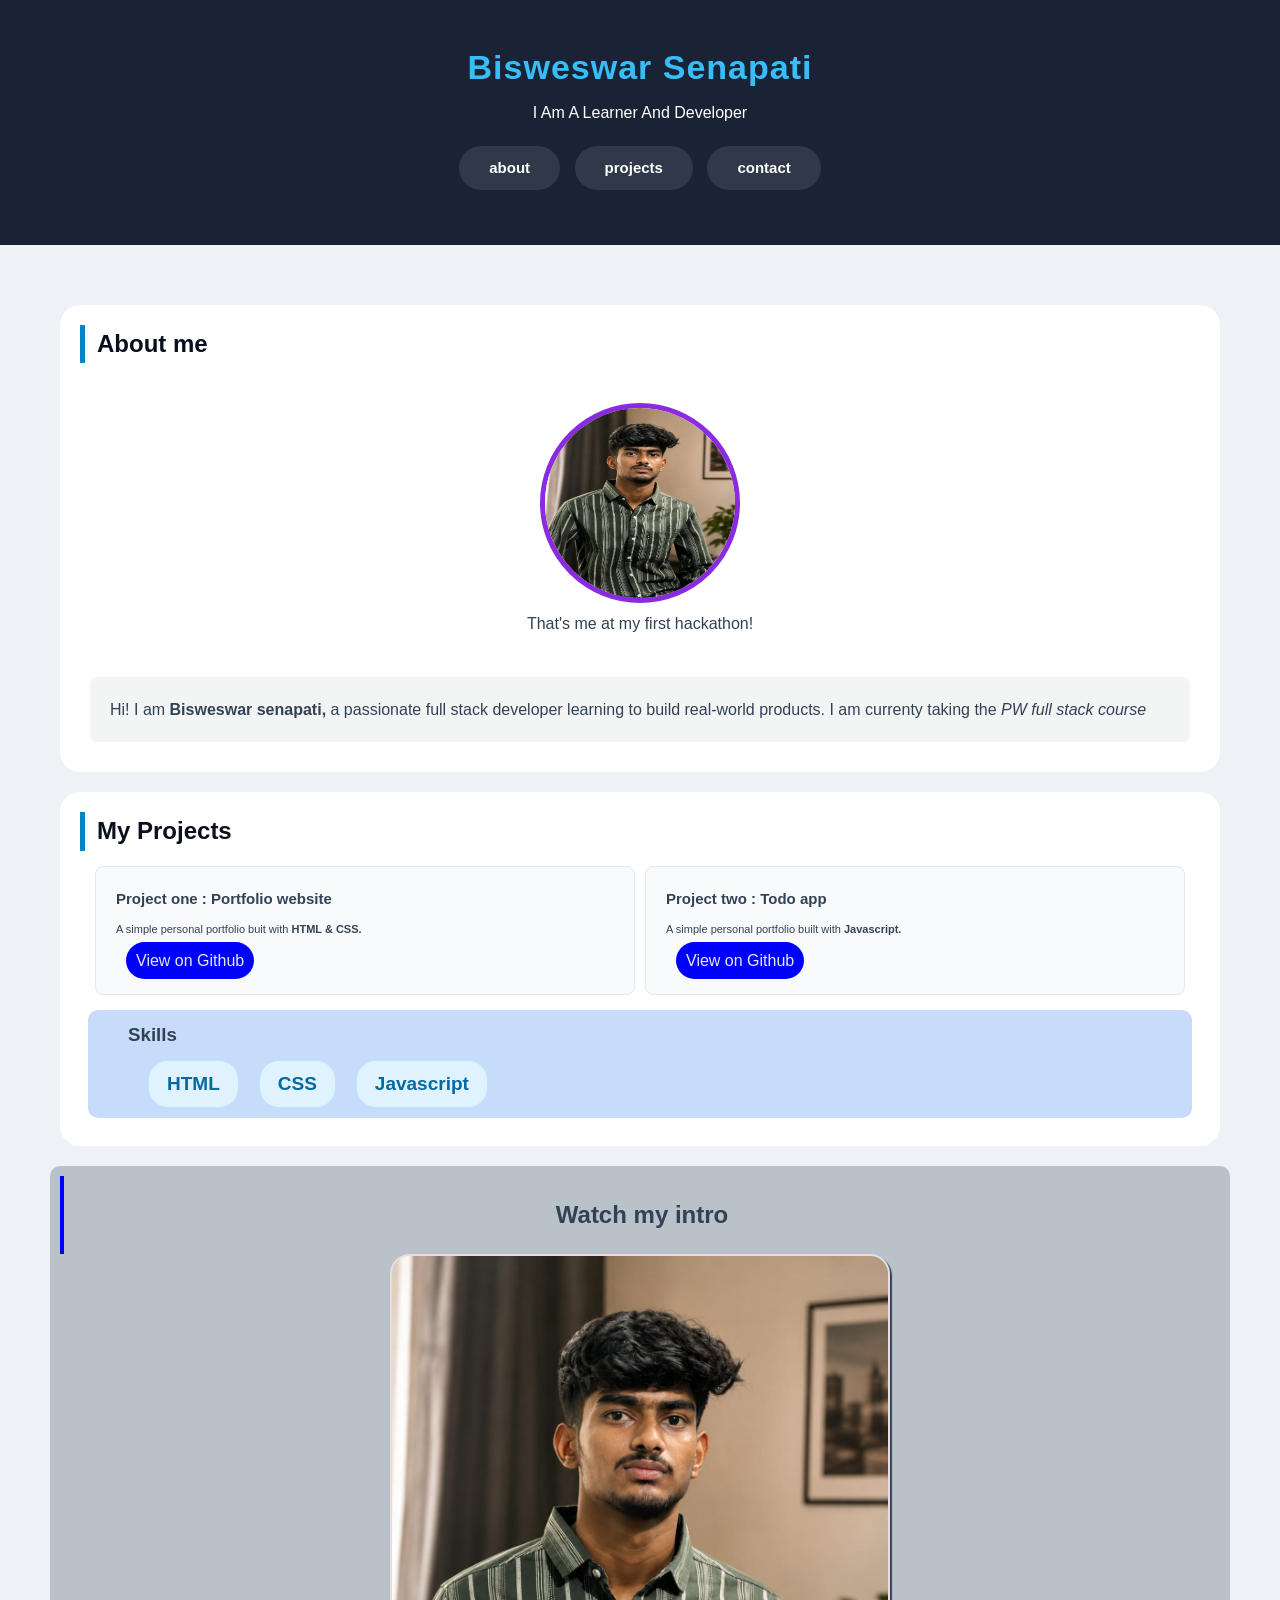
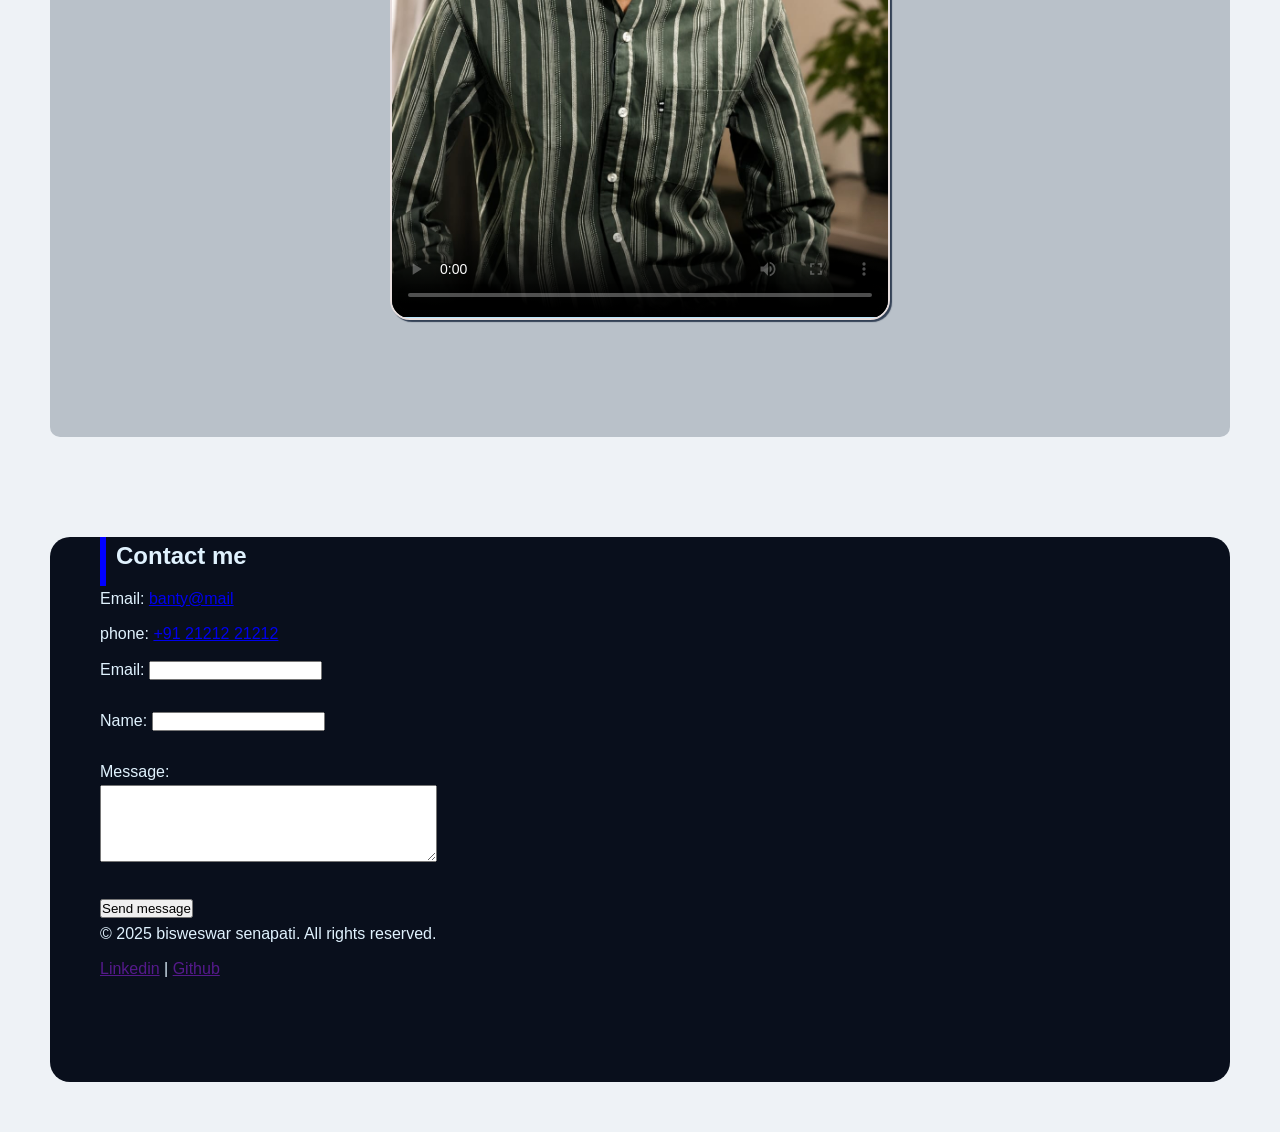
==== Portfolio.html @ 30b34470 "my first portfolio" ====
<!DOCTYPE html>
<html lang="en">

<head>
    <meta charset="UTF-8">
    <meta name="viewport" content="width=device-width, initial-scale=1.0">
    <title>Bisweswar | portfolio</title>
    <link rel="stylesheet" href="portfolio.css">
</head>

<body>


    <header>
        <h1>Bisweswar senapati</h1>
        <p>I am a learner and developer</p>
        <nav>
            <a href="#about">about</a>
            <a href="#projects">projects</a>
            <a href="#contact">contact</a>
        </nav>
    </header>



    <main>

        <section id="about">
            <h2>About me</h2>
            <figure>
                <img src="banty picture20.jpeg" width="200px" height="200px" alt="">
                <figcaption>
                    That's me at my first hackathon!
                </figcaption>
            </figure>
            <p> Hi! I am <strong>Bisweswar senapati,</strong> a passionate full stack developer learning to build
                real-world products. I am currenty taking the <em>PW full stack course</em> </p>
        </section>

        <section id="projects">

            <h2>My Projects</h2>
            <div id="hii">
                <article class="banty">
                    <h3>Project one : Portfolio website</h3>
                    <p>A simple personal portfolio buit with <strong>HTML & CSS.</strong> </p>
                    <a href="">View on Github</a>
                </article>

                <article class="chiku">
                    <h3>Project two : Todo app</h3>
                    <p>A simple personal portfolio built with <strong>Javascript.</strong></p>
                    <a href="">View on Github</a>
                </article>
            </div>

            <div id="hello">
                <h3>Skills</h3>
                <ul>
                    <p>HTML</p>
                    <p>CSS</p>
                    <p>Javascript</p>
                </ul>
            </div>
        </section>
        <section id="contact">
            <h2>Watch my intro</h2>
            <video src="video 5.mp4" width="500px" height="300px" controls poster="banty picture20.jpeg"></video>
        </section>
    </main>

    <footer>

        <h2>Contact me</h2>

        <p>Email: <a href="mailto:banty@mail">banty@mail</a></p>
        <p>phone: <a href="tel:+912121221212">+91 21212 21212</a></p>


        <form action="">

            <label for="email">Email: </label>
            <input type="email" name="" id="email">

            <br><br>
            <label for="name">Name: </label>
            <input type="text" name="" id="name">
            <br><br>

            <label for="message">Message:</label>
            <br>
            <textarea name="message" id="message" rows="5" cols="40"></textarea>
            <br><br>
            <button type="submit">Send message</button>

        </form>

        <p>&copy; 2025 bisweswar senapati. All rights reserved.</p>
        <div>
            <a href="">Linkedin</a> | <a href="">Github</a>
        </div>
    </footer>

</body>

</html>
---- portfolio.css ----
* {
    padding: 0;
    margin: 0;
    box-sizing: border-box;
}

body {
    font-family: 'Poppins', Arial, sans-serif;
    background-color: #eef2f6;
    color: #334155;
    line-height: 1.6;
}

header {
    padding: 40px 20px;
    position: relative;
    background-color: #192335;
    text-align: center;
}

header h1 {
    letter-spacing: 1px;
    font-size: 34px;
    margin-bottom: 6px;
    color: #38BDF8;
    text-transform: capitalize;
}

header p {
    color: white;
    text-transform: capitalize;
    margin-bottom: 20px;
}

nav {
    margin: 15px;
}

nav a {
    color: #ffffff;
    text-decoration: none;
    display: inline-block;
    margin: 0 5px;
    font-size: 15px;
    font-weight: 600;
    padding: 10px 30px;
    border-radius: 35px;
    background-color: rgba(255, 255, 255, 0.1);
}

nav a:hover {
    background-color: #38BDF8;
    box-shadow: 0 4px 10px rgba(rgba(47, 38, 38, 0.097), green, blue, alpha);
}

main {
    padding: 40px;
}

#about {
    padding: 20px;
    margin: 20px;
    background-color: #ffffff;
    border-radius: 20px;
}

#about h2 {
    color: #090f1c;
    font-size: 24px;
    border-left: 5px solid #0284c7;
    padding-left: 12px;
    margin-bottom: 20px;
    /* padding: 20px;
    /* margin: 10px; */
}

#about figure {
    text-align: center;
    padding: 0 20px;
    margin: 40px;
}

figure img {
    border-radius: 250px;
    border: 5px solid blueviolet;
}

figure img:hover {
    transform: scale(1.05);
}

#about p {
    padding: 20px;
    margin: 10px;
    background-color: #c0caca30;
    border-radius: 7px;
}

#projects {

    padding: 20px;
    margin: 20px;
    background-color: #ffffff;
    border-radius: 20px;
}

#projects h2 {


    color: #090f1c;
    font-size: 24px;
    border-left: 5px solid #0284c7;
    padding-left: 12px;
    margin-bottom: 15px;

}

#hii {
    display: flex;
    gap: 10px;
    margin: 15px;
    flex-wrap: wrap;
}

.banty {
    flex: 1;
    min-width: 260px;
    background-color: #f8fafc;
    border: 1px solid #e2e8f0;
    padding: 20px;
    border-radius: 8px;
}

.banty:hover {
    border: 2px solid rgba(108, 106, 106, 0.1);
    box-shadow: 5px;
}

.banty h3 {


    font-size: 15px;
    margin-bottom: 10px;
}

.banty p {
    /* text-align: left 80px; */
    font-size: 11px;
    margin-bottom: 10px;
}

.banty a {
    padding: 10px;
    margin: 10px;
    background-color: blue;
    border-radius: 40px;
    text-align: left;
    text-decoration: none;
    font-weight: 200;
    color: #e2e8f0;

}

.banty a:hover {
    background-color: rgb(109, 109, 136);
}

.chiku {
    flex: 1;
    min-width: 260px;
    background-color: #f8fafc;
    border: 1px solid #e2e8f0;
    padding: 20px;
    border-radius: 8px;
}

.chiku:hover {
    border: 2px solid rgba(108, 106, 106, 0.1);
    box-shadow: 5px;
}

.chiku h3 {
    font-size: 15px;
    margin-bottom: 10px;
}

.chiku p {
    /* text-align: left 80px; */
    font-size: 11px;
    margin-bottom: 10px;
}

.chiku a {
    padding: 10px;
    margin: 10px;
    background-color: blue;
    border-radius: 40px;
    text-align: left;
    text-decoration: none;
    font-weight: 200;
    color: #e2e8f0;

}

.chiku a:hover {
    background-color: rgb(109, 109, 136);
}

#hello {
    padding: 10px 40px;
    margin: 8px;
    background-color: #c7dcfa;
    border-radius: 10px;


}

#hello ul {
    display: flex;
    gap: 20px;
    text-align: center;
    padding-left: 20px;
    margin-top: 10px;
    flex-wrap: wrap;

}

#hello ul p {

    background-color: #e0f2fe;
    color: #0369a1;
    padding: 8px 18px;
    border-radius: 20px;
    font-weight: 900;
    font-size: 19px;
    border: 1px solid #bae6fd
}

#contact {
    background-color: #b9c1c9;
    border-radius: 10px;
    padding: 10px;
    margin: 10px;
    text-align: center;
}

#contact h2 {
    text-align: center;
    border-left: 4px solid blue;
    padding: 20px;
}

#contact video {
    margin-bottom: 100px;
    height: auto;
    max-width: 100%;
    background-color: #bae6fd;
    border: 2px solid rgb(231, 222, 222);
    box-shadow: 2px 2px 1px;
    border-radius: 20px;
}
footer{
    padding: 0 50px;
    margin: 50px;
    background-color: #090f1c;
    border-radius: 20px;
    padding-bottom: 100px;
    color: #e0f2fe;
    font-weight: 500;
}
footer h2{
    border-left: 6px solid blue;
    padding-left: 10px;
    padding-bottom: 10px;

}
footer p{
text-decoration: none;
padding-bottom: 10px;
}
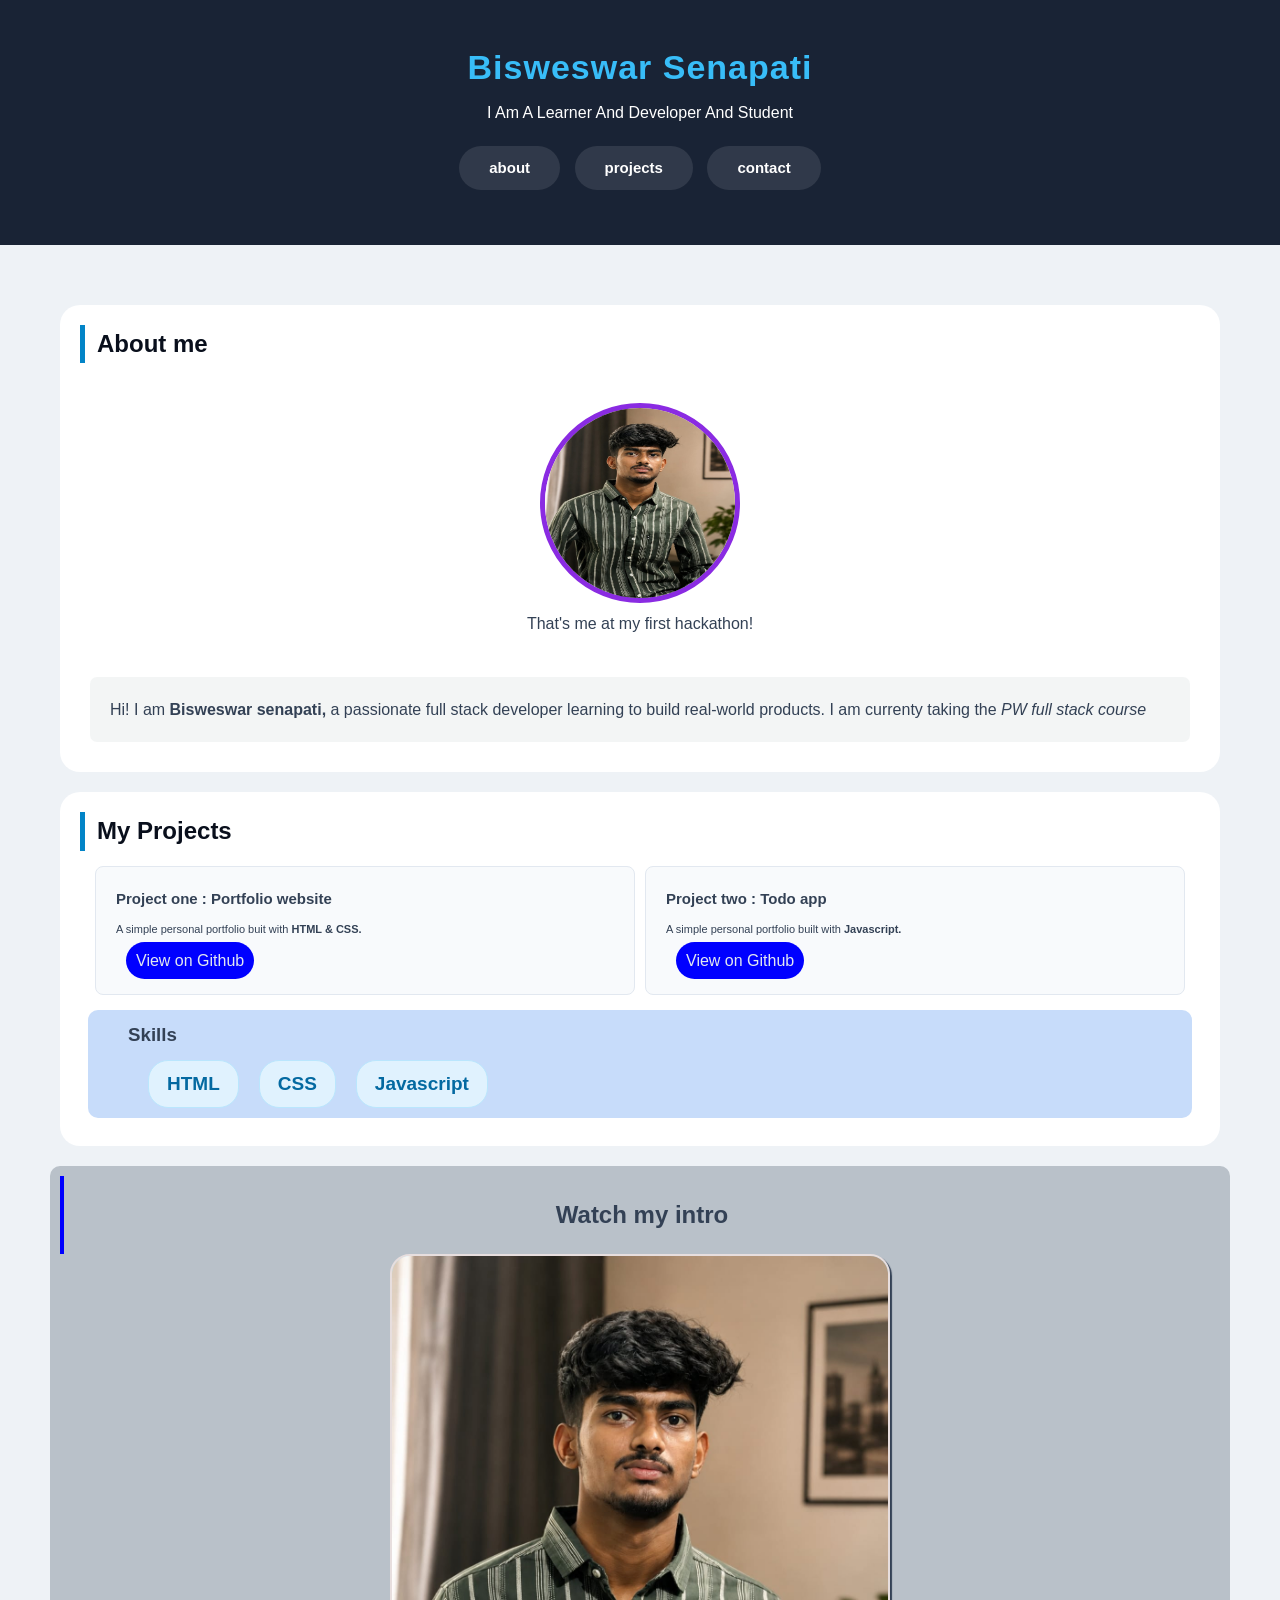
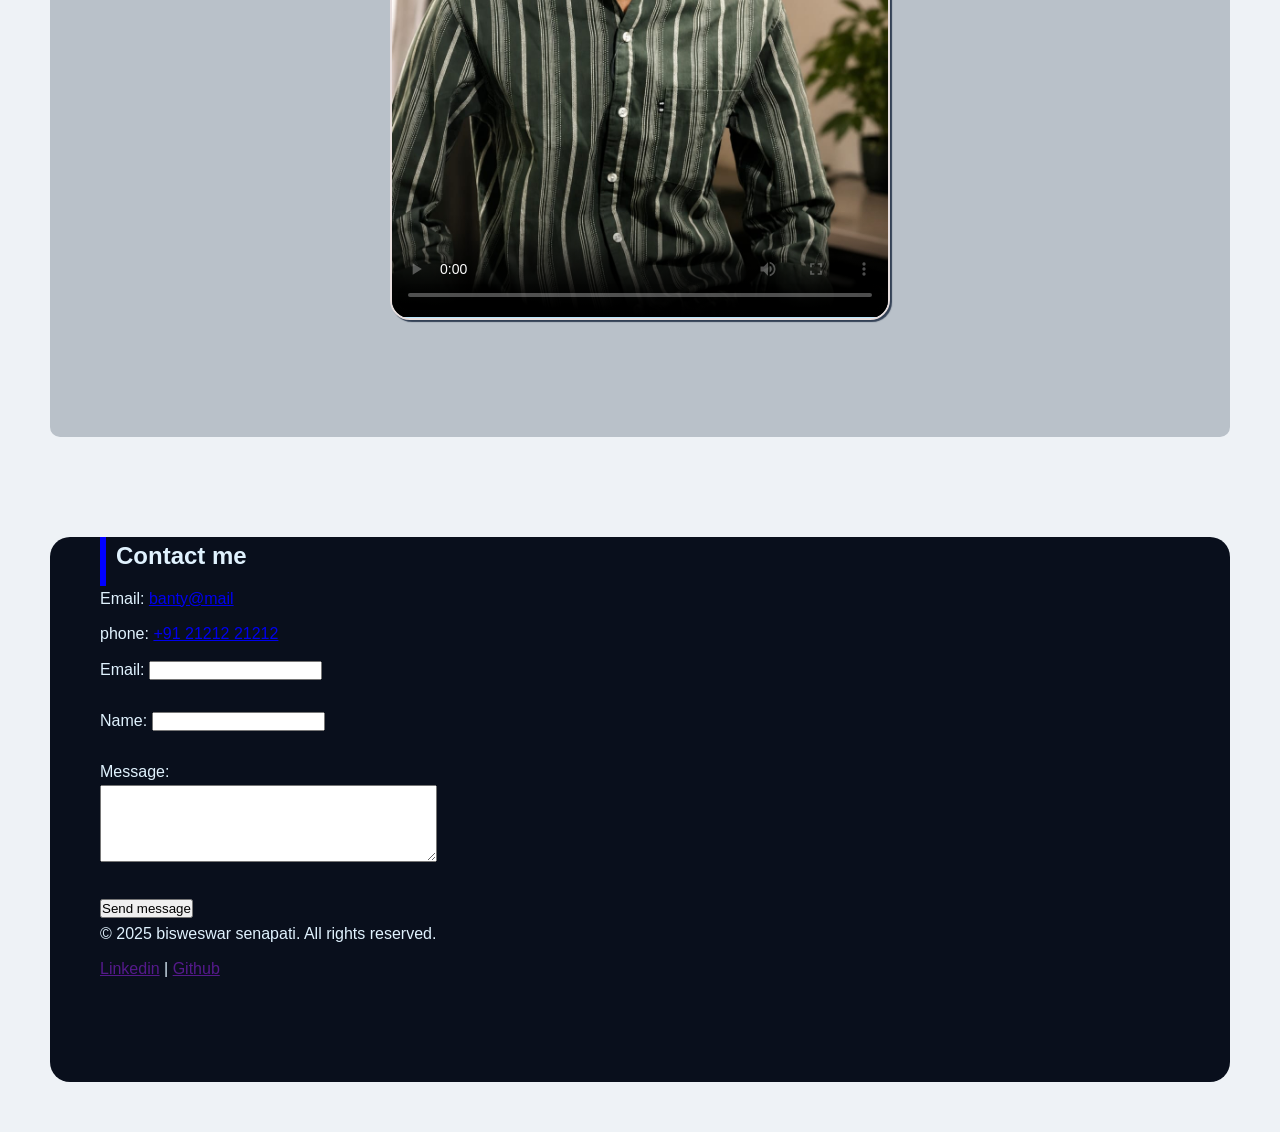
==== commit e7242b50: "change description" ====
--- a/Portfolio.html
+++ b/Portfolio.html
@@ -13,7 +13,7 @@
 
     <header>
         <h1>Bisweswar senapati</h1>
-        <p>I am a learner and developer</p>
+        <p>I am a learner and developer and student</p>
         <nav>
             <a href="#about">about</a>
             <a href="#projects">projects</a>
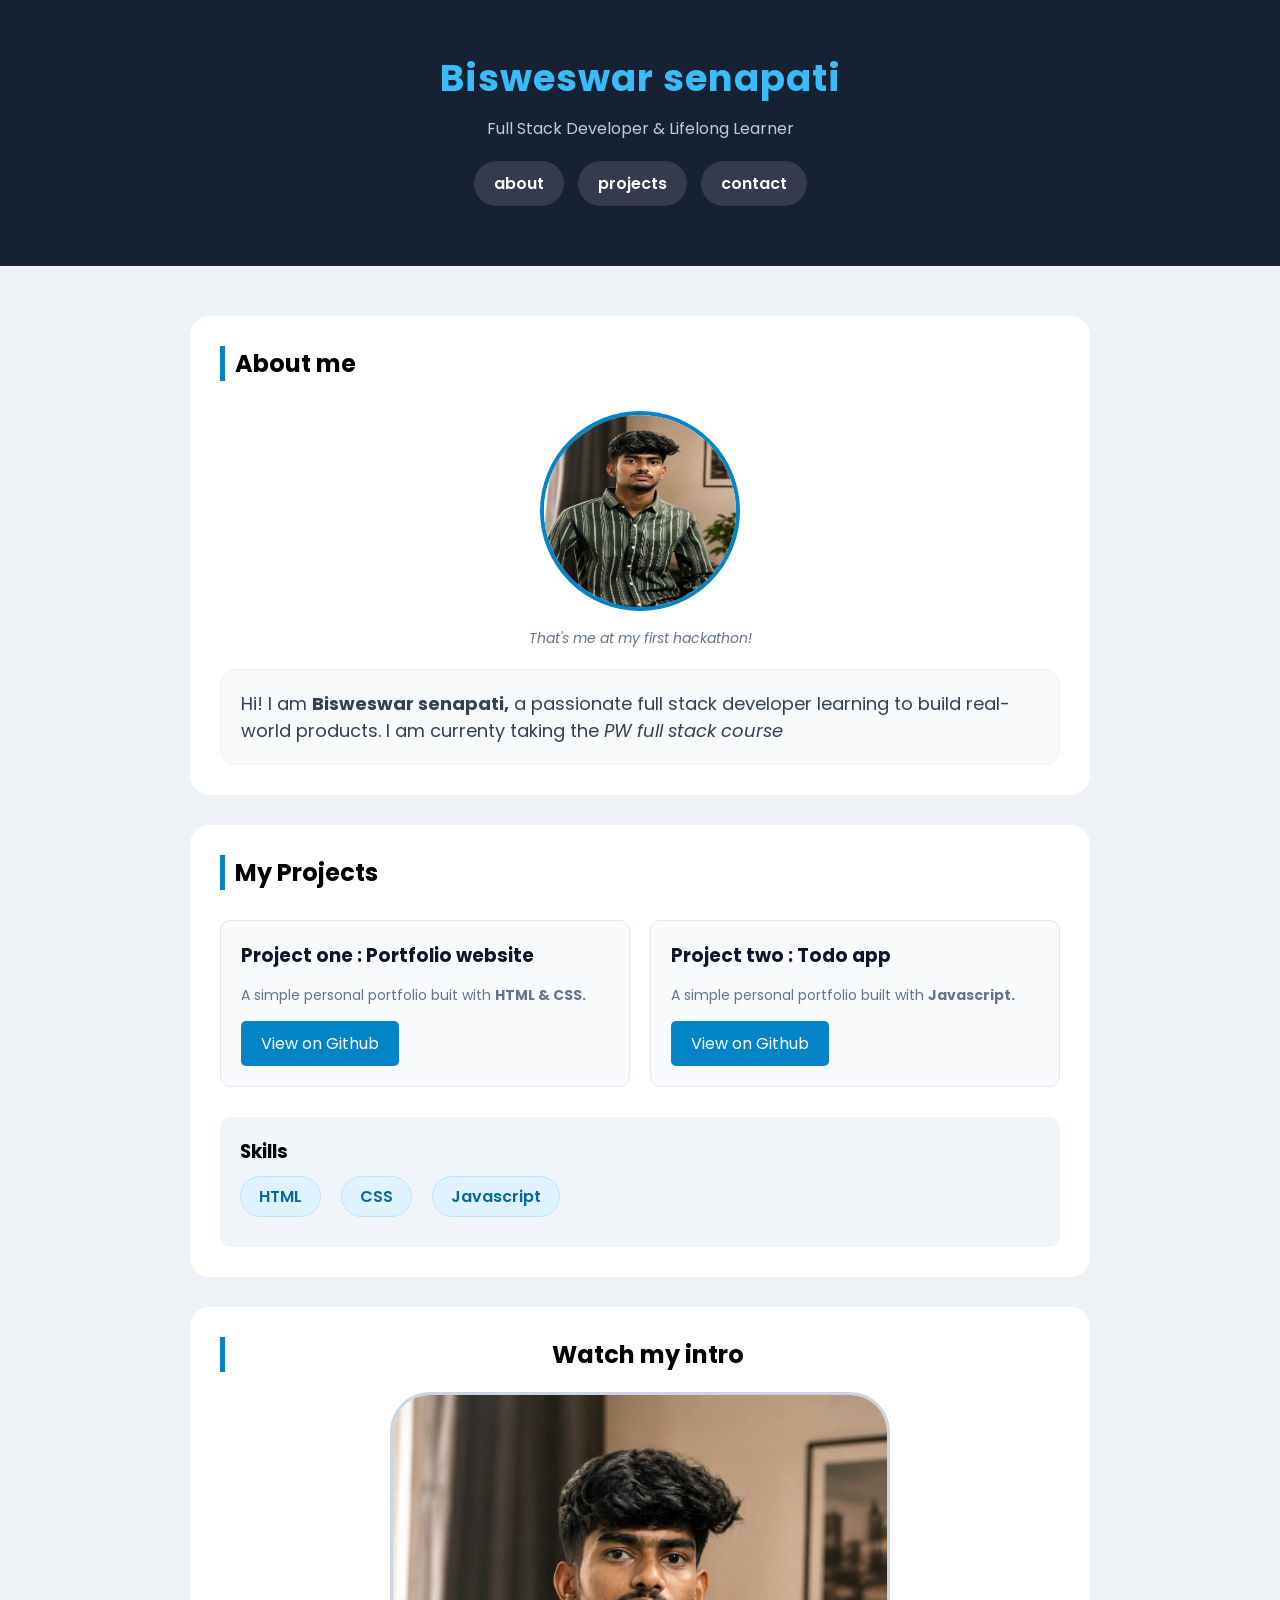
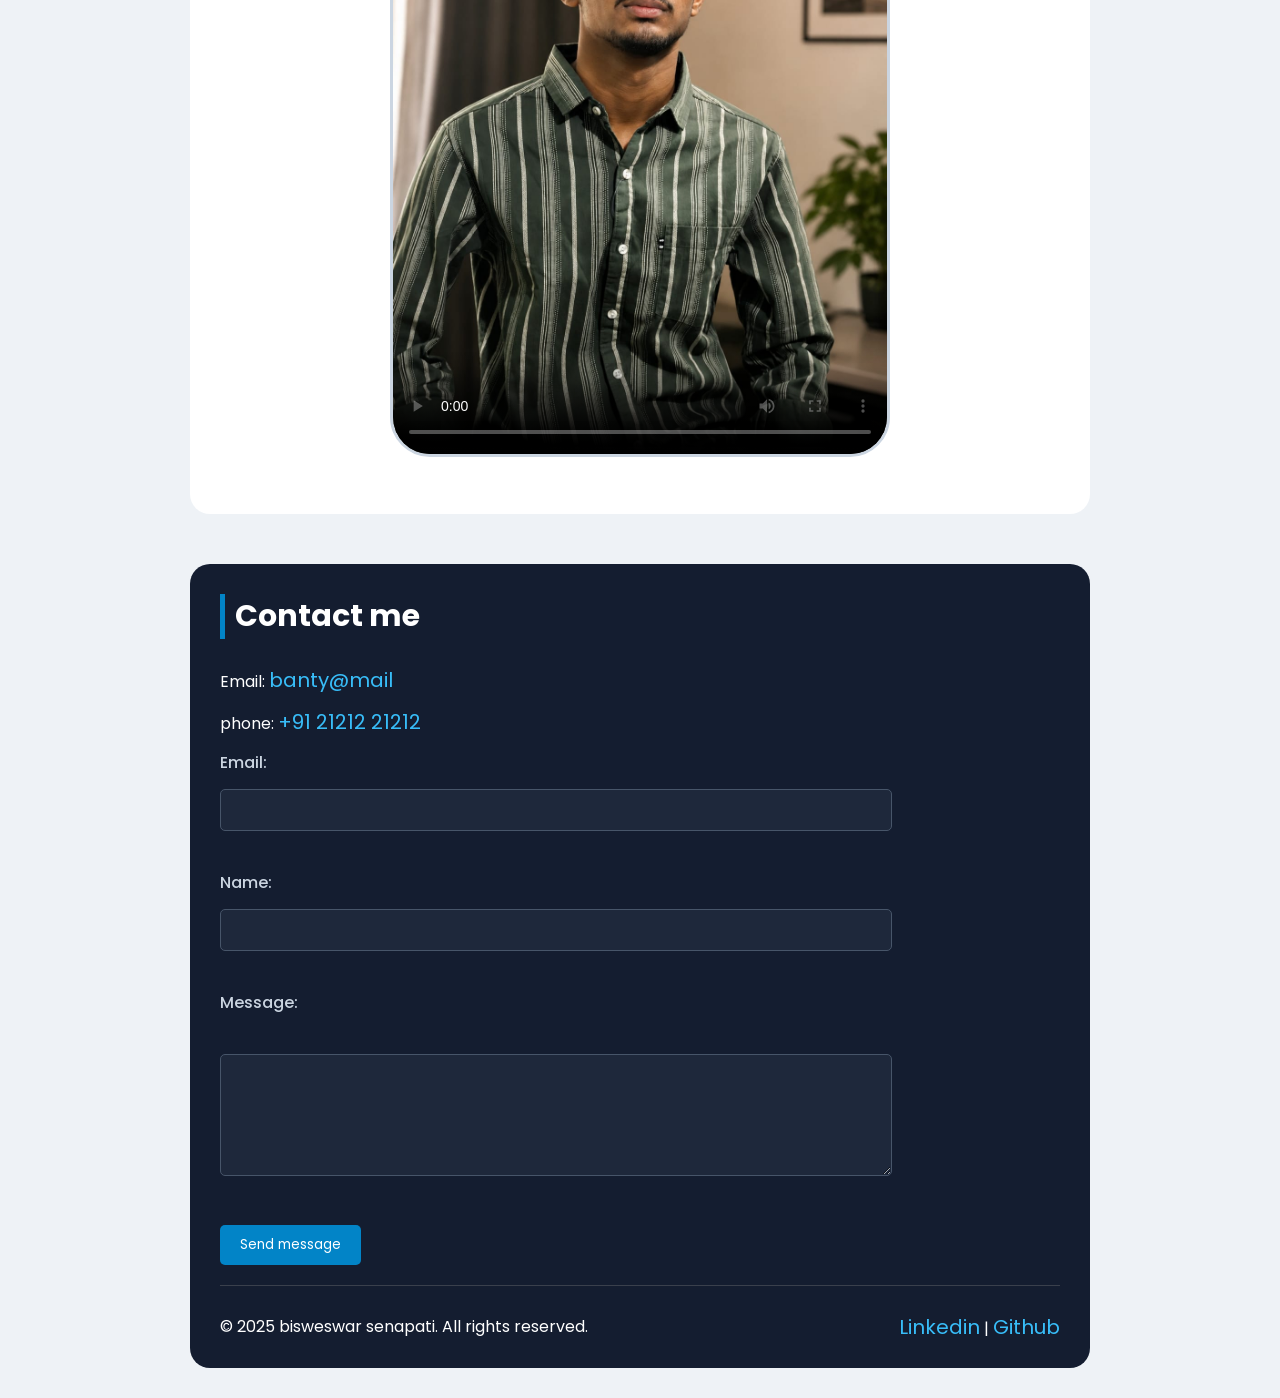
==== commit 39c1ab4c: "add new" ====
--- a/Portfolio.html
+++ b/Portfolio.html
@@ -13,7 +13,7 @@
 
     <header>
         <h1>Bisweswar senapati</h1>
-        <p>I am a learner and developer and student</p>
+        <p>Full Stack Developer & Lifelong Learner</p>
         <nav>
             <a href="#about">about</a>
             <a href="#projects">projects</a>
@@ -38,34 +38,35 @@
         </section>
 
         <section id="projects">
-
             <h2>My Projects</h2>
-            <div id="hii">
-                <article class="banty">
+            <div id="projects-card">
+                <article>
                     <h3>Project one : Portfolio website</h3>
                     <p>A simple personal portfolio buit with <strong>HTML & CSS.</strong> </p>
                     <a href="">View on Github</a>
                 </article>
 
-                <article class="chiku">
+                <article>
                     <h3>Project two : Todo app</h3>
                     <p>A simple personal portfolio built with <strong>Javascript.</strong></p>
                     <a href="">View on Github</a>
                 </article>
             </div>
 
-            <div id="hello">
+            <div id="skills">
                 <h3>Skills</h3>
                 <ul>
-                    <p>HTML</p>
-                    <p>CSS</p>
-                    <p>Javascript</p>
+                    <li>HTML</li>
+                    <li>CSS</li>
+                    <li>Javascript</li>
                 </ul>
             </div>
+
         </section>
+
         <section id="contact">
             <h2>Watch my intro</h2>
-            <video src="video 5.mp4" width="500px" height="300px" controls poster="banty picture20.jpeg"></video>
+            <video src="video.4.mp4" width="500px" height="300px" controls poster="banty picture20.jpeg"></video>
         </section>
     </main>
 
@@ -95,10 +96,13 @@
 
         </form>
 
-        <p>&copy; 2025 bisweswar senapati. All rights reserved.</p>
-        <div>
-            <a href="">Linkedin</a> | <a href="">Github</a>
+        <div id="lower-footer">
+            <p>&copy; 2025 bisweswar senapati. All rights reserved.</p>
+            <p>
+                <a href="">Linkedin</a> | <a href="">Github</a>
+            </p>
         </div>
+
     </footer>
 
 </body>
--- a/portfolio.css
+++ b/portfolio.css
@@ -1,280 +1,273 @@
+@import url('https://fonts.googleapis.com/css2?family=Poppins:ital,wght@0,100;0,200;0,300;0,400;0,500;0,600;0,700;0,800;0,900;1,100;1,200;1,300;1,400;1,500;1,600;1,700;1,800;1,900&display=swap');
+
+
 * {
     padding: 0;
     margin: 0;
     box-sizing: border-box;
+    font-family: "Poppins", sans-serif;
 }
 
 body {
-    font-family: 'Poppins', Arial, sans-serif;
-    background-color: #eef2f6;
-    color: #334155;
-    line-height: 1.6;
+    background-color: #EEF2F6;
 }
 
 header {
-    padding: 40px 20px;
-    position: relative;
-    background-color: #192335;
+    background-color: #162134;
+    color: white;
     text-align: center;
-}
-
-header h1 {
+    padding: 50px 0;
+}
+
+h1 {
+    color: #38BDF8;
+    font-size: 37px;
     letter-spacing: 1px;
-    font-size: 34px;
-    margin-bottom: 6px;
-    color: #38BDF8;
-    text-transform: capitalize;
 }
 
 header p {
-    color: white;
-    text-transform: capitalize;
-    margin-bottom: 20px;
-}
-
-nav {
-    margin: 15px;
-}
-
-nav a {
-    color: #ffffff;
+    color: #C2CCD8;
+    padding: 10px 0;
+}
+
+header nav a {
+    display: inline-block;
     text-decoration: none;
-    display: inline-block;
-    margin: 0 5px;
-    font-size: 15px;
+    background-color: #353B4C;
+    color: white;
+    border-radius: 30px;
+    padding: 10px 20px;
+    margin: 10px 5px;
     font-weight: 600;
-    padding: 10px 30px;
-    border-radius: 35px;
-    background-color: rgba(255, 255, 255, 0.1);
-}
-
-nav a:hover {
-    background-color: #38BDF8;
-    box-shadow: 0 4px 10px rgba(rgba(47, 38, 38, 0.097), green, blue, alpha);
+}
+
+header nav a:hover {
+    background-color: #0284C7;
 }
 
 main {
-    padding: 40px;
-}
-
-#about {
-    padding: 20px;
-    margin: 20px;
-    background-color: #ffffff;
+    margin: 50px auto;
+    /* background-color: white; */
+    max-width: 900px;
+}
+
+#about,
+#projects,
+#contact {
+    background-color: white;
+    padding: 30px;
     border-radius: 20px;
-}
-
-#about h2 {
-    color: #090f1c;
-    font-size: 24px;
-    border-left: 5px solid #0284c7;
-    padding-left: 12px;
-    margin-bottom: 20px;
-    /* padding: 20px;
-    /* margin: 10px; */
+    margin-bottom: 30px;
+}
+
+#about h2,
+#projects h2,
+#contact h2 {
+
+    border-left: 5px solid #0284C7;
+    padding-left: 10px;
+
+
+
 }
 
 #about figure {
     text-align: center;
-    padding: 0 20px;
-    margin: 40px;
-}
-
-figure img {
-    border-radius: 250px;
-    border: 5px solid blueviolet;
-}
-
-figure img:hover {
-    transform: scale(1.05);
+    padding: 20px 0;
+
+}
+
+#about figure img {
+    border-radius: 50%;
+    border: 4px solid #0284C7;
+    margin: 10px 0;
+    transition: all 1s;
+}
+
+#about figure img:hover {
+    transform: scale(1.1);
+    box-shadow: 0px 10px 10px rgba(0, 0, 0, 0.101);
+}
+
+
+#about figure figcaption {
+    color: #64748B;
+    /* text-tra; */
+    font-style: italic;
+    font-size: 14px;
 }
 
 #about p {
+    border-radius: 16px;
+    background-color: #F8FAFC;
     padding: 20px;
-    margin: 10px;
-    background-color: #c0caca30;
-    border-radius: 7px;
-}
-
-#projects {
-
-    padding: 20px;
-    margin: 20px;
-    background-color: #ffffff;
-    border-radius: 20px;
-}
-
-#projects h2 {
-
-
-    color: #090f1c;
-    font-size: 24px;
-    border-left: 5px solid #0284c7;
-    padding-left: 12px;
-    margin-bottom: 15px;
-
-}
-
-#hii {
-    display: flex;
-    gap: 10px;
-    margin: 15px;
-    flex-wrap: wrap;
-}
-
-.banty {
-    flex: 1;
-    min-width: 260px;
-    background-color: #f8fafc;
-    border: 1px solid #e2e8f0;
-    padding: 20px;
-    border-radius: 8px;
-}
-
-.banty:hover {
-    border: 2px solid rgba(108, 106, 106, 0.1);
-    box-shadow: 5px;
-}
-
-.banty h3 {
-
-
-    font-size: 15px;
-    margin-bottom: 10px;
-}
-
-.banty p {
-    /* text-align: left 80px; */
-    font-size: 11px;
-    margin-bottom: 10px;
-}
-
-.banty a {
-    padding: 10px;
-    margin: 10px;
-    background-color: blue;
-    border-radius: 40px;
-    text-align: left;
-    text-decoration: none;
-    font-weight: 200;
-    color: #e2e8f0;
-
-}
-
-.banty a:hover {
-    background-color: rgb(109, 109, 136);
-}
-
-.chiku {
-    flex: 1;
-    min-width: 260px;
-    background-color: #f8fafc;
-    border: 1px solid #e2e8f0;
-    padding: 20px;
-    border-radius: 8px;
-}
-
-.chiku:hover {
-    border: 2px solid rgba(108, 106, 106, 0.1);
-    box-shadow: 5px;
-}
-
-.chiku h3 {
-    font-size: 15px;
-    margin-bottom: 10px;
-}
-
-.chiku p {
-    /* text-align: left 80px; */
-    font-size: 11px;
-    margin-bottom: 10px;
-}
-
-.chiku a {
-    padding: 10px;
-    margin: 10px;
-    background-color: blue;
-    border-radius: 40px;
-    text-align: left;
-    text-decoration: none;
-    font-weight: 200;
-    color: #e2e8f0;
-
-}
-
-.chiku a:hover {
-    background-color: rgb(109, 109, 136);
-}
-
-#hello {
-    padding: 10px 40px;
-    margin: 8px;
-    background-color: #c7dcfa;
-    border-radius: 10px;
-
-
-}
-
-#hello ul {
+    border: 1px solid #f0f0f1;
+    font-size: 18px;
+    color: #334155;
+}
+
+#projects-card {
     display: flex;
     gap: 20px;
+    margin: 30px 0;
+    flex-wrap: wrap;
+
+}
+
+#projects-card article {
+    flex: 1;
+    background-color: #F8FAFC;
+    border-radius: 10px;
+    padding: 20px;
+    /* display: flex;
+    flex-direction: column; */
+    /* gap: 10px; */
+    border: 1px solid #E2E8F0;
+    color: #10162A;
+    transition: all 0.5s;
+}
+
+#projects-card article:hover {
+    transform: translateY(-5px);
+    box-shadow: 0px 10px 10px rgba(0, 0, 0, 0.101);
+}
+
+#projects-card article p {
+    font-size: 14px;
+    color: #64748B;
+    margin: 15px 0;
+}
+
+
+#projects-card article a {
+    border-radius: 5px;
+    background-color: #0284C7;
+    padding: 10px 20px;
+    display: inline-block;
+    color: white;
+    text-decoration: none;
+}
+
+#skills {
+    background-color: #F1F5F9;
+    border-radius: 10px;
+    padding: 20px;
+}
+
+#skills ul {
+    list-style-type: none;
+    display: flex;
+    gap: 20px;
+    padding: 10px 0;
+    flex-wrap: wrap;
+}
+
+#skills ul li {
+    background-color: #E0F2FE;
+    border-radius: 30px;
+    border: 1px solid #BAE6FD;
+    padding: 7px 18px;
+    color: #0369A1;
+    font-weight: 600;
+}
+
+#contact {
     text-align: center;
-    padding-left: 20px;
+}
+
+/* #contact h2 {
+    text-align: left;
+} */
+
+
+
+#contact video {
+    margin: 20px 0;
+     /* padding: 30px;  */ 
+    object-fit: cover;
+    max-width: 100%;
+    height: auto;
+    border-radius: 40px;
+    border: 3px solid #CBD5E1;
+  
+
+
+}
+
+footer {
+    margin: 50px auto;
+    max-width: 900px;
+    background-color: #141D30;
+    padding: 30px 30px 0;
+    border-radius: 20px;
+    margin-bottom: 30px;
+}
+
+footer h2 {
+    border-left: 5px solid #0284C7;
+    padding-left: 10px;
+    color: white;
+    font-size: 30px;
+    margin-bottom: 20px;
+}
+
+footer p {
+    color: white;
+    padding: 6px 0;
+}
+
+footer p a {
+    text-decoration: none;
+    color: #38BDF8;
+    font-size: 20px;
+}
+
+footer p a:hover {
+    text-decoration: underline;
+    color: #38BDF8;
+}
+
+form label {
+    display: block;
+    margin: 7px 0;
+    color: #CBD5E1;
+    font-weight: 500;
+}
+
+form {
+    max-width: 80%;
+}
+
+form input[type="text"],
+form input[type="email"],
+textarea {
+    width: 100%;
+    background-color: #1E283B;
+    outline: none;
+    border: 1px solid #475569;
+    border-radius: 5px;
+    padding: 10px 20px;
+    color: white;
+    margin: 7px 0;
+}
+
+form button {
+    background-color: #0284C7;
+    border-radius: 5px;
+    padding: 10px 20px;
+    display: inline-block;
+    color: white;
+    outline: none;
+    border: none;
+    margin: 10px 0;
+}
+
+#lower-footer {
+    display: flex;
+    justify-content: space-between;
+    align-items: center;
+    flex-wrap: wrap;
+    border-top: 1px solid rgba(128, 128, 128, 0.348);
+    padding: 20px 0;
     margin-top: 10px;
-    flex-wrap: wrap;
-
-}
-
-#hello ul p {
-
-    background-color: #e0f2fe;
-    color: #0369a1;
-    padding: 8px 18px;
-    border-radius: 20px;
-    font-weight: 900;
-    font-size: 19px;
-    border: 1px solid #bae6fd
-}
-
-#contact {
-    background-color: #b9c1c9;
-    border-radius: 10px;
-    padding: 10px;
-    margin: 10px;
-    text-align: center;
-}
-
-#contact h2 {
-    text-align: center;
-    border-left: 4px solid blue;
-    padding: 20px;
-}
-
-#contact video {
-    margin-bottom: 100px;
-    height: auto;
-    max-width: 100%;
-    background-color: #bae6fd;
-    border: 2px solid rgb(231, 222, 222);
-    box-shadow: 2px 2px 1px;
-    border-radius: 20px;
-}
-footer{
-    padding: 0 50px;
-    margin: 50px;
-    background-color: #090f1c;
-    border-radius: 20px;
-    padding-bottom: 100px;
-    color: #e0f2fe;
-    font-weight: 500;
-}
-footer h2{
-    border-left: 6px solid blue;
-    padding-left: 10px;
-    padding-bottom: 10px;
-
-}
-footer p{
-text-decoration: none;
-padding-bottom: 10px;
 }
